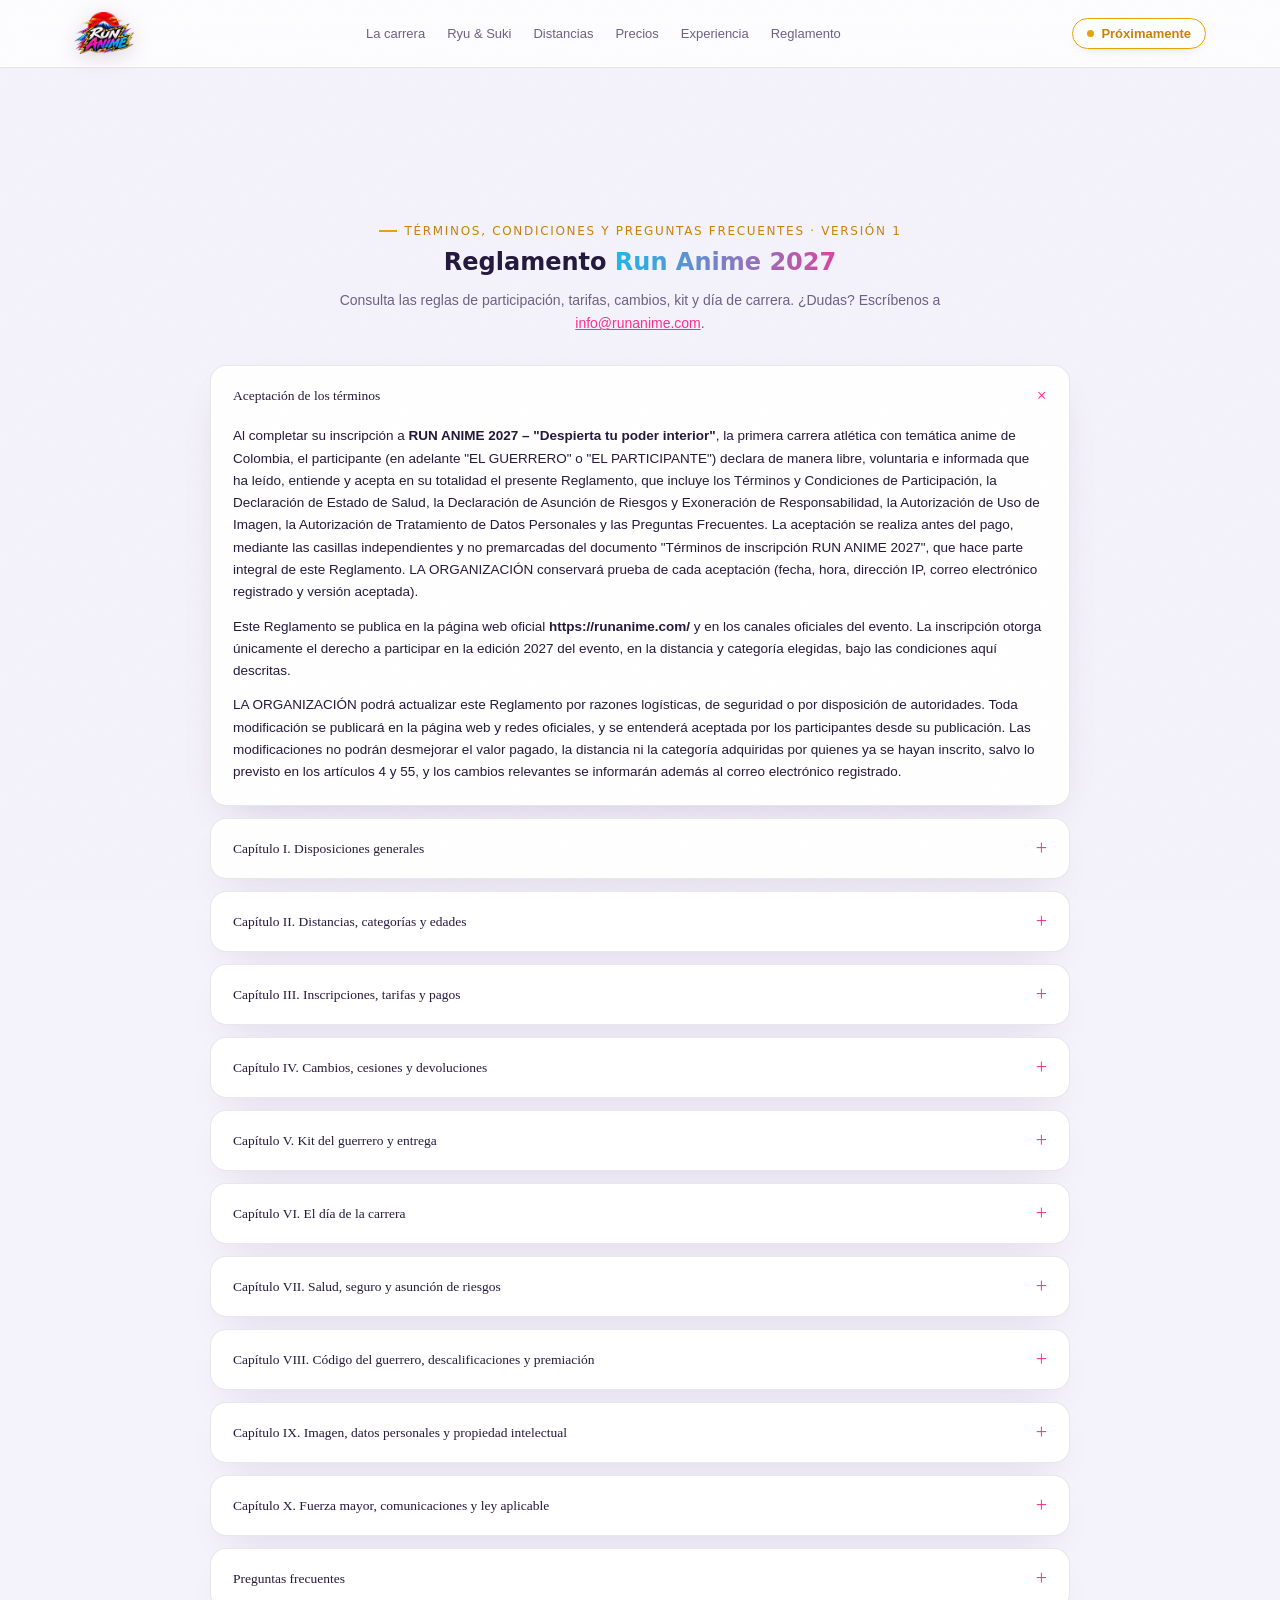
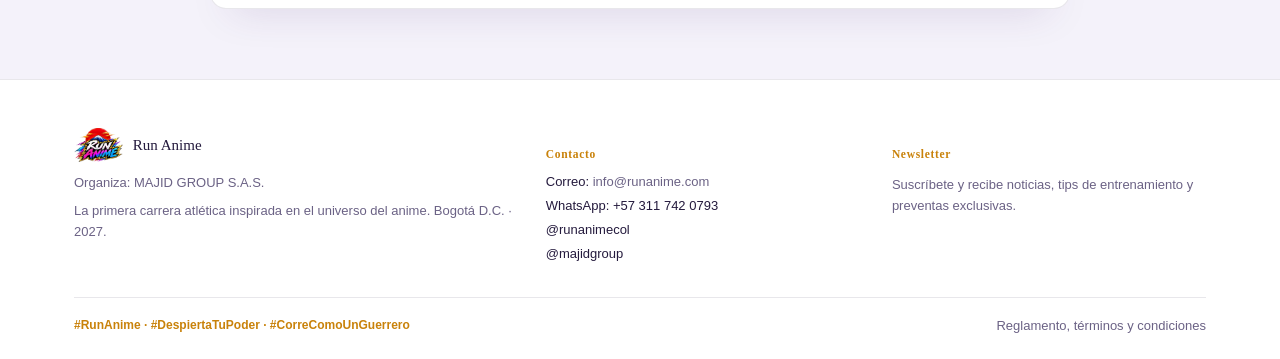
==== reglamento.html @ 4f7d02fd "Optimiza imágenes a WebP, carga más rápida; ronda 7 (WhatsApp, redes @runanimecol) Co-Authored-By: C" ====
<!doctype html>
<html lang="es">
<head>
<meta charset="UTF-8">
<meta name="viewport" content="width=device-width, initial-scale=1.0">
<title>Reglamento — Run Anime 2027</title>
<meta name="description" content="Reglamento, términos, condiciones y preguntas frecuentes de Run Anime 2027. Run Anime: la primera carrera atlética en Bogotá inspirada en el universo del anime. 5K, 10K y 15K. Bogotá D.C. 2027.">
<link rel="icon" type="image/png" href="assets/img/favicon.png">
<link rel="preconnect" href="https://fonts.googleapis.com">
<link rel="preconnect" href="https://fonts.gstatic.com" crossorigin>
<link rel="stylesheet" href="https://fonts.googleapis.com/css2?family=Bungee&family=Manrope:wght@400;500;700;800&display=swap" media="print" onload="this.media=\'all\'">
<noscript><link rel="stylesheet" href="https://fonts.googleapis.com/css2?family=Bungee&family=Manrope:wght@400;500;700;800&display=swap"></noscript>
<link rel="stylesheet" href="assets/css/style.css">
</head>
<body>

<div class="grain" aria-hidden="true"></div>
<div class="progress-bar" id="progress-bar" aria-hidden="true"></div>

<nav class="nav" id="nav">
  <div class="wrap">
    <a href="index.html" class="nav-brand"><img src="assets/img/logo.webp" width="562" height="391" alt="Run Anime"></a>
    <div class="nav-links">
      <a href="index.html#que-es">La carrera</a>
      <a href="index.html#ryu-suki">Ryu &amp; Suki</a>
      <a href="index.html#distancias">Distancias</a>
      <a href="index.html#precios">Precios</a>
      <a href="index.html#experiencia">Experiencia</a>
      <a href="reglamento.html">Reglamento</a>
    </div>
    <span class="chip soon nav-soon"><i class="pulse-dot"></i>Próximamente</span>
    <button class="burger" id="burger" aria-label="Abrir menú" aria-expanded="false">
      <span></span><span></span><span></span>
    </button>
  </div>
  <div class="mobile-menu" id="mobile-menu">
    <a href="index.html#que-es">La carrera</a>
    <a href="index.html#ryu-suki">Ryu &amp; Suki</a>
    <a href="index.html#distancias">Distancias</a>
    <a href="index.html#precios">Precios</a>
    <a href="index.html#experiencia">Experiencia</a>
    <a href="reglamento.html">Reglamento</a>
  </div>
</nav>

<main>
<section class="reg-hero"><div class="wrap">
  <span class="eyebrow">Términos, condiciones y preguntas frecuentes · Versión 1</span>
  <h1 style="margin-top:12px;">Reglamento <span class="grad-text">Run Anime 2027</span></h1>
  <p>Consulta las reglas de participación, tarifas, cambios, kit y día de carrera. ¿Dudas? Escríbenos a <a href="mailto:info@runanime.com" style="color:var(--pink)">info@runanime.com</a>.</p>
</div></section>
<section><div class="wrap"><div class="reg-list">
<details class="reg-item" id="aceptacion" open><summary>Aceptación de los términos</summary><div class="reg-body"><p>Al completar su inscripción a <strong>RUN ANIME 2027 – "Despierta tu poder interior"</strong>, la primera carrera atlética con temática anime de Colombia, el participante (en adelante "EL GUERRERO" o "EL PARTICIPANTE") declara de manera libre, voluntaria e informada que ha leído, entiende y acepta en su totalidad el presente Reglamento, que incluye los Términos y Condiciones de Participación, la Declaración de Estado de Salud, la Declaración de Asunción de Riesgos y Exoneración de Responsabilidad, la Autorización de Uso de Imagen, la Autorización de Tratamiento de Datos Personales y las Preguntas Frecuentes. La aceptación se realiza antes del pago, mediante las casillas independientes y no premarcadas del documento "Términos de inscripción RUN ANIME 2027", que hace parte integral de este Reglamento. LA ORGANIZACIÓN conservará prueba de cada aceptación (fecha, hora, dirección IP, correo electrónico registrado y versión aceptada).</p>
<p>Este Reglamento se publica en la página web oficial <strong>https://runanime.com/</strong> y en los canales oficiales del evento. La inscripción otorga únicamente el derecho a participar en la edición 2027 del evento, en la distancia y categoría elegidas, bajo las condiciones aquí descritas.</p>
<p>LA ORGANIZACIÓN podrá actualizar este Reglamento por razones logísticas, de seguridad o por disposición de autoridades. Toda modificación se publicará en la página web y redes oficiales, y se entenderá aceptada por los participantes desde su publicación. Las modificaciones no podrán desmejorar el valor pagado, la distancia ni la categoría adquiridas por quienes ya se hayan inscrito, salvo lo previsto en los artículos 4 y 55, y los cambios relevantes se informarán además al correo electrónico registrado.</p>
</div></details>
<details class="reg-item" id="capitulo-i"><summary>Capítulo I. Disposiciones generales</summary><div class="reg-body"><p><strong>Artículo 1. Denominación.</strong> RUN ANIME 2027 es una carrera atlética recreativa de calle con temática de anime, que se realizará en la ciudad de Bogotá D.C. y cuenta con cinco (5) modalidades en distancias de 5, 10 y 15 kilómetros (art. 7). Sus mascotas oficiales son <strong>Ryu</strong> (el guerrero) y <strong>Suki</strong> (la guerrera).</p>
<p><strong>Artículo 2. Organizador.</strong> El evento es organizado por <strong>MAJID GROUP S.A.S.</strong>, sociedad identificada con NIT <strong>902.107.709-6</strong>, con domicilio en Bogotá D.C., teléfono +57 311 742 07 93 y correo electrónico info@runanime.com (en adelante "LA ORGANIZACIÓN"), entidad responsable del recaudo y de la facturación electrónica de las inscripciones.</p>
<p><strong>Artículo 3. Fecha.</strong> La carrera se realizará en octubre de 2027, en la fecha que LA ORGANIZACIÓN determine y comunique oportunamente a través de los canales oficiales del evento (art. 6). La hora de concentración y los horarios de salida de cada distancia se publicarán por los mismos medios con una antelación mínima de treinta (30) días calendario a la fecha de realización.</p>
<p><strong>Artículo 4. Lugar y recorridos.</strong> La carrera se realizará en la ciudad de Bogotá D.C. Los puntos de concentración, salida y llegada serán definidos por LA ORGANIZACIÓN y anunciados oportunamente a través de los canales oficiales. Los mapas de cada recorrido se publicarán por los mismos medios una vez sean aprobados por la Secretaría Distrital de Movilidad y demás autoridades competentes. Los recorridos podrán ajustarse de acuerdo con las autorizaciones otorgadas, sin que ello genere derecho a devolución del valor de la inscripción.</p>
<p><strong>Artículo 5. Carácter del evento.</strong> RUN ANIME 2027 es un evento privado, recreativo y de integración alrededor del deporte y la cultura anime. LA ORGANIZACIÓN se reserva el derecho de admisión y permanencia de las personas que incumplan este Reglamento.</p>
<p><strong>Artículo 6. Canales oficiales.</strong> Toda comunicación oficial se realizará a través de:</p>
<ul>
<li><p>Página web: <strong>https://runanime.com</strong></p></li>
<li><p>Instagram de la carrera: @runanimecol</p></li>
<li><p>TikTok: @runanimecol</p></li>
<li><p>Correo electrónico: info@runanime.com</p></li>
<li><p>WhatsApp de atención: <strong>+57 311 742 07 93</strong></p></li>
</ul>
</div></details>
<details class="reg-item" id="capitulo-ii"><summary>Capítulo II. Distancias, categorías y edades</summary><div class="reg-body"><p><strong>Artículo 7. Modalidades.</strong> RUN ANIME 2027 cuenta con las siguientes modalidades. La edad mínima es obligatoria y se calcula con los años cumplidos al día de la carrera.</p>
<table>
<thead>
<tr>
<th style="text-align: left;">Modalidad</th>
<th style="text-align: left;">Distancia</th>
<th style="text-align: left;">Edad mínima</th>
<th style="text-align: left;">Participantes</th>
</tr>
</thead>
<tbody>
<tr>
<td style="text-align: left;">Despertar del Guerrero</td>
<td style="text-align: left;">5K</td>
<td style="text-align: left;"><strong>12 años</strong></td>
<td style="text-align: left;">Abierta a todo público</td>
</tr>
<tr>
<td style="text-align: left;">Guerrero sin Límites</td>
<td style="text-align: left;">5K inclusiva</td>
<td style="text-align: left;"><strong>14 años</strong></td>
<td style="text-align: left;">Personas con amputación o ausencia de miembros (art. 9)</td>
</tr>
<tr>
<td style="text-align: left;">Saga del Combatiente</td>
<td style="text-align: left;">10K</td>
<td style="text-align: left;"><strong>16 años</strong></td>
<td style="text-align: left;">Abierta a todo público</td>
</tr>
<tr>
<td style="text-align: left;">Saga Élite: Ascensión</td>
<td style="text-align: left;">15K</td>
<td style="text-align: left;"><strong>16 años</strong></td>
<td style="text-align: left;">Abierta a todo público</td>
</tr>
<tr>
<td style="text-align: left;">Guerrero sin Límites</td>
<td style="text-align: left;">15K inclusiva</td>
<td style="text-align: left;"><strong>18 años</strong></td>
<td style="text-align: left;">Personas con amputación o ausencia de miembros (art. 9)</td>
</tr>
</tbody>
</table>
<p><strong>Artículo 8. Categorías por edad.</strong> Para efectos de clasificación, cada modalidad se divide en rama femenina y rama masculina, con las siguientes categorías por edad:</p>
<table>
<thead>
<tr>
<th style="text-align: left;">Categoría</th>
<th style="text-align: left;">Edad</th>
</tr>
</thead>
<tbody>
<tr>
<td style="text-align: left;">Aprendiz (Juvenil)</td>
<td style="text-align: left;">12 a 17 años</td>
</tr>
<tr>
<td style="text-align: left;">Guerrero (Mayores)</td>
<td style="text-align: left;">18 a 39 años</td>
</tr>
<tr>
<td style="text-align: left;">Maestro (Máster A)</td>
<td style="text-align: left;">40 a 49 años</td>
</tr>
<tr>
<td style="text-align: left;">Leyenda (Máster B)</td>
<td style="text-align: left;">50 años o más</td>
</tr>
</tbody>
</table>
<p><strong>Artículo 9. Categoría inclusiva "Guerrero sin Límites" (5K y 15K).</strong> Esta categoría está dirigida exclusivamente a personas con amputación o ausencia de miembros superiores y/o inferiores. Se permite el uso de prótesis deportivas y/o órtesis propias del participante.</p>
<ul>
<li><p><strong>No existe modalidad en silla de ruedas</strong> en ninguna distancia de RUN ANIME 2027.</p></li>
<li><p>Al inscribirse, el participante deberá informar su condición. En la entrega del kit, LA ORGANIZACIÓN podrá solicitar un soporte (certificado de discapacidad, historia clínica o certificado médico) para validar la categoría.</p></li>
<li><p>Quien se inscriba en esta categoría sin cumplir el requisito será reasignado a la modalidad convencional de la misma distancia o retirado de la clasificación.</p></li>
<li><p>El participante podrá contar con un (1) guía o acompañante, quien también deberá inscribirse y pagar la inscripción en las mismas condiciones que los demás participantes.</p></li>
</ul>
<p><strong>Artículo 10. Participación de menores de edad.</strong> Los menores de 18 años solo podrán participar en las distancias que permite su edad según el artículo 7. Su inscripción debe ser realizada y aceptada por su padre, madre o representante legal, quien asume la responsabilidad del menor. Los menores de <strong>14 años</strong> deberán correr durante todo el recorrido acompañados por un adulto responsable inscrito en la misma distancia. En la entrega del kit se exigirá el documento de identidad del menor (registro civil o tarjeta de identidad) y el del adulto responsable.</p>
<p><strong>Declaración del representante legal.</strong> Al inscribir a un menor de edad, el padre, la madre o el representante legal deberá registrar en el formulario su nombre completo, tipo y número de documento de identidad y parentesco con el menor, y declarará bajo la gravedad de juramento que: (i) ejerce la representación legal del menor; (ii) acepta en nombre del menor el presente Reglamento; (iii) realiza respecto del menor la Declaración de estado de salud del artículo 41; (iv) asume en su nombre los riesgos, otorga la exoneración del artículo 42 y la autorización de atención médica del artículo 43, y (v) otorga la Autorización de uso de imagen del artículo 51 y la Autorización de tratamiento de datos personales del artículo 52, las cuales se ejercerán respetando el interés superior del menor y sus derechos fundamentales.</p>
</div></details>
<details class="reg-item" id="capitulo-iii"><summary>Capítulo III. Inscripciones, tarifas y pagos</summary><div class="reg-body"><p><strong>Artículo 11. Cupos.</strong> RUN ANIME 2027 dispone de <strong>2.000 cupos</strong> en total, distribuidos entre todas las modalidades. Las inscripciones abren el <strong>15 de noviembre de 2026</strong> y cierran al agotarse los cupos o en la fecha que determine LA ORGANIZACIÓN, lo que ocurra primero.</p>
<p><strong>Artículo 12. Fases de venta y tarifas.</strong> Las inscripciones se venden en cuatro (4) fases. Cada fase se cierra al cumplirse su fecha límite o al agotarse su porcentaje de cupos, lo que ocurra primero, y en ese momento se activa automáticamente la fase siguiente con su nueva tarifa. La tarifa aplicable es la vigente en el momento en que el pago queda aprobado.</p>
<table>
<thead>
<tr>
<th style="text-align: left;">Fase</th>
<th style="text-align: left;">Cupos</th>
<th style="text-align: left;">Vigencia</th>
<th style="text-align: left;">5K / Inclusiva 5K</th>
<th style="text-align: left;">10K / 15K / Inclusiva 15K</th>
</tr>
</thead>
<tbody>
<tr>
<td style="text-align: left;">Fase 1 (20% de descuento)</td>
<td style="text-align: left;">20% (400)</td>
<td style="text-align: left;">15 nov 2026 – 30 ene 2027, o hasta agotar cupos</td>
<td style="text-align: left;">$152.000</td>
<td style="text-align: left;">$184.000</td>
</tr>
<tr>
<td style="text-align: left;">Fase 2 (15% de descuento)</td>
<td style="text-align: left;">30% (600)</td>
<td style="text-align: left;">31 ene 2027* – 30 abr 2027, o hasta agotar cupos</td>
<td style="text-align: left;">$161.500</td>
<td style="text-align: left;">$195.500</td>
</tr>
<tr>
<td style="text-align: left;">Fase 3 (10% de descuento)</td>
<td style="text-align: left;">35% (700)</td>
<td style="text-align: left;">1 may 2027* – 30 jul 2027, o hasta agotar cupos</td>
<td style="text-align: left;">$171.000</td>
<td style="text-align: left;">$207.000</td>
</tr>
<tr>
<td style="text-align: left;">Fase 4 (tarifa plena)</td>
<td style="text-align: left;">15% (300)</td>
<td style="text-align: left;">31 jul 2027* – cierre de inscripciones, o hasta agotar cupos</td>
<td style="text-align: left;">$190.000</td>
<td style="text-align: left;">$230.000</td>
</tr>
</tbody>
</table>
<p>La Fase 1 ofrece un descuento del veinte por ciento (20%) sobre la tarifa plena. La Fase 2 ofrece un descuento del quince por ciento (15%) y la Fase 3 uno del diez por ciento (10%), ambos calculados sobre la tarifa plena (Fase 4). (*) Si los cupos de una fase se agotan antes de su fecha límite, la fase siguiente se activará de inmediato con su tarifa, sin que cambie su fecha de finalización. Si al cumplirse la fecha límite de una fase quedan cupos sin vender, estos se sumarán a la fase siguiente y se venderán con la tarifa de esta. La fase vigente y la disponibilidad de cupos se informarán en la página web oficial, cuya información hace parte integral del presente Reglamento.</p>
<p>Los precios están expresados en pesos colombianos (COP) e incluyen IVA. Antes de confirmar el pago, la página web mostrará al participante el precio total final de la fase vigente, con impuestos incluidos, junto con el resumen de la distancia y categoría elegidas.</p>
<p><strong>Artículo 13. Inscripción válida.</strong> La inscripción se realiza únicamente en línea en la página web oficial. Un participante se considera inscrito solo cuando el pago está aprobado al 100% y recibe el correo de confirmación. Llenar el formulario sin pagar no reserva cupo ni congela tarifa. El participante es responsable de que la información suministrada sea completa y veraz.</p>
<p><strong>Artículo 14. Medios de pago.</strong> Las inscripciones se pagan a través de la pasarela de pagos BOLD, que admite transferencia bancaria por PSE, tarjetas débito y crédito, y las billeteras digitales habilitadas por la pasarela. Los pagos cuentan con protocolos de seguridad certificados y LA ORGANIZACIÓN no almacena datos de tarjetas. No se reciben pagos en efectivo ni en el lugar del evento.</p>
<p><strong>Artículo 15. Facturación.</strong> MAJID GROUP S.A.S. expide factura electrónica por cada inscripción, que se envía al correo registrado. Quien requiera factura a nombre de una empresa deberá indicarlo al momento de la compra; una vez emitida, no se podrá modificar el adquirente.</p>
<p><strong>Artículo 16. Inscripciones de grupos, clubes y empresas.</strong> Los grupos de <strong>10</strong> o más personas, los clubes de corredores y las empresas podrán solicitar una tarifa especial a través del correo oficial. El descuento se aplica sobre la tarifa vigente en la fecha de pago y el cupo solo se garantiza con el pago total; no se permite reservar cupos sin pago.</p>
<p><strong>Artículo 17. Cupones y cortesías.</strong> Los cupones de descuento y cortesías son personales, intransferibles, no canjeables por dinero y válidos solo para RUN ANIME 2027 dentro de su fecha de vigencia y mientras existan cupos. No son acumulables con otras promociones salvo que se indique lo contrario.</p>
<p><strong>Artículo 18. Cierre de inscripciones.</strong> LA ORGANIZACIÓN podrá cerrar las inscripciones antes de la fecha anunciada si se agotan los cupos. No se realizarán inscripciones durante la entrega de kits ni el día de la carrera.</p>
</div></details>
<details class="reg-item" id="capitulo-iv"><summary>Capítulo IV. Cambios, cesiones y devoluciones</summary><div class="reg-body"><p><strong>Artículo 19. Regla general.</strong> Por la naturaleza del evento, cuyos elementos (camisetas, medallas, números, chips) se producen con meses de anticipación, el valor de la inscripción <strong>no es reembolsable</strong>, salvo en los casos expresamente previstos en este capítulo.</p>
<p><strong>Artículo 20. Derecho de retracto.</strong> Conforme al artículo 47 de la Ley 1480 de 2011 (Estatuto del Consumidor), por tratarse de una compra en línea, el participante podrá retractarse dentro de los <strong>cinco (5) días hábiles</strong> siguientes a la compra, mediante solicitud enviada al correo info@runanime.com. Ejercido el retracto, LA ORGANIZACIÓN devolverá el 100% de lo pagado dentro de los treinta (30) días calendario siguientes a la solicitud. Cuando la compra se realice dentro de los <strong>cuarenta y cinco (45) días calendario</strong> anteriores a la carrera, periodo en que se adelanta la producción personalizada del kit, el participante solicita y consiente expresamente, al aceptar este Reglamento antes del pago, que la prestación del servicio inicie con la confirmación de su inscripción; en consecuencia, para esas compras no procederá el derecho de retracto, conforme a las excepciones previstas en el mismo artículo 47 de la Ley 1480 de 2011.</p>
<p><strong>Artículo 21. Cambio de distancia.</strong> El participante podrá solicitar un (1) cambio de distancia hasta <strong>treinta (30) días calendario</strong> antes de la carrera, a través de los canales oficiales y sujeto a disponibilidad de cupos. Si la nueva distancia tiene mayor valor, pagará la diferencia según la tarifa vigente; si tiene menor valor, no habrá devolución ni saldo a favor. El cambio a la categoría inclusiva requiere cumplir lo dispuesto en el artículo 9.</p>
<p><strong>Artículo 22. Cesión de inscripción.</strong> La inscripción podrá cederse a otra persona, siempre que se cumplan las siguientes condiciones:</p>
<p>a) La solicitud de cesión debe realizarla el titular registrado a través de los canales oficiales del evento, a más tardar veinte (20) días calendario antes de la carrera, indicando los datos completos del nuevo participante.</p>
<p>b) El nuevo participante deberá aceptar el presente reglamento, aceptar en línea la Declaración de estado de salud, la Asunción de riesgos y exoneración de responsabilidad y las autorizaciones de uso de imagen y de tratamiento de datos personales, y cumplir los requisitos de la categoría y distancia inscritas.</p>
<p>c) La cesión se hará por la misma distancia y categoría adquiridas. Si el nuevo participante desea cambiar de distancia, aplicará lo previsto en el artículo 21 sobre cambio de distancia. La cesión a la categoría inclusiva requiere que el nuevo participante cumpla lo dispuesto en el artículo 9, y la cesión a un menor de edad, lo dispuesto en los artículos 7 y 10.</p>
<p>d) La cesión no tendrá costo.</p>
<p>e) La transacción económica entre el titular y el nuevo participante es un acuerdo entre particulares; el organizador no interviene en ella ni realiza reembolsos o pagos derivados de la cesión.</p>
<p>f) Una vez aprobada la cesión, solo podrá participar en la carrera el nuevo titular registrado, quien deberá presentar su documento de identidad al momento de reclamar el kit. Las tallas de camiseta y demás elementos del kit estarán sujetos a disponibilidad.</p>
<p>Pasada la fecha límite no se aceptarán cesiones y solo podrá participar el titular registrado en ese momento. Las cortesías no pueden cederse (art. 17).</p>
<p><strong>Artículo 23. Número ajeno.</strong> Está prohibido correr con el número de otra persona. Quien lo haga será descalificado, no estará cubierto por el seguro del evento y asumirá los costos de cualquier atención médica que reciba; el titular del número también podrá ser descalificado.</p>
<p>Igualmente, está prohibido falsificar, duplicar o alterar el número de competencia (dorsal) para participar en la carrera u obtener premios o medallas. Quien lo haga será descalificado y retirado del recorrido, y LA ORGANIZACIÓN podrá denunciar el hecho ante las autoridades competentes (art. 46).</p>
<p><strong>Artículo 24. Cancelación o aplazamiento del evento.</strong></p>
<ul>
<li><p>Si LA ORGANIZACIÓN cancela el evento por causas atribuibles a ella, devolverá el 100% del valor pagado.</p></li>
<li><p>Si LA ORGANIZACIÓN aplaza o reprograma el evento por causas atribuibles a ella, la inscripción se mantendrá válida para la nueva fecha. El participante que no pueda asistir en la nueva fecha no podrá solicitar el reembolso, pero podrá ceder su inscripción en los términos del artículo 22.</p></li>
<li><p>Si la cancelación, el aplazamiento o la suspensión obedecen a fuerza mayor, caso fortuito (artículo 64 del Código Civil) u orden de autoridad, se aplicará lo previsto en el artículo 55.</p></li>
</ul>
<p><strong>Artículo 25. Inasistencia.</strong> Quien no reclame su kit o no asista a la carrera por causas propias no tendrá derecho a reembolso, aplazamiento a otra edición ni envío de medalla.</p>
<p><strong>Artículo 26. Reversión del pago.</strong> En pagos electrónicos, el participante podrá solicitar la reversión del pago en los casos previstos en el artículo 51 de la Ley 1480 de 2011 (fraude, operación no solicitada, servicio no prestado o error en el cobro). Para ello deberá presentar la queja ante LA ORGANIZACIÓN y ante el emisor del instrumento de pago, dentro de los cinco (5) días hábiles siguientes a la fecha en que tuvo noticia de la operación.</p>
</div></details>
<details class="reg-item" id="capitulo-v"><summary>Capítulo V. Kit del guerrero y entrega</summary><div class="reg-body"><p><strong>Artículo 27. Contenido de la inscripción.</strong> La inscripción incluye el kit del guerrero y los siguientes elementos y servicios:</p>
<ul>
<li><p>Camiseta oficial RUN ANIME 2027 con diseño temático (talla sujeta a disponibilidad).</p></li>
<li><p>Número de competencia (Dorsal) con chip de cronometraje.</p></li>
<li><p>Medalla finisher, que se entrega únicamente a quien cruce la meta oficialmente dentro del tiempo límite (art. 35).</p></li>
<li><p>Hidratación en recorrido y en meta.</p></li>
<li><p>Refrigerio o fruta en meta.</p></li>
<li><p>Atención médica de emergencia y seguro de accidentes durante el evento.</p></li>
<li><p>Guardarropa el día de la carrera.</p></li>
<li><p>Obsequios de patrocinadores y aliados, hasta agotar existencias (no hacen parte de los elementos garantizados).</p></li>
</ul>
<p><strong>Artículo 28. Entrega del kit.</strong> El kit se entrega únicamente en las fechas, horarios y lugar que LA ORGANIZACIÓN informe por correo electrónico y canales oficiales, normalmente durante los <strong>dos (2) o tres (3)</strong> días previos a la carrera. <strong>No habrá entrega de kits el día de la carrera.</strong> Para reclamarlo, el participante deberá presentar su documento de identidad (físico o digital) y el correo de confirmación de inscripción.</p>
<p><strong>Artículo 29. Entrega a un tercero.</strong> Un tercero podrá reclamar el kit presentando una carta de autorización firmada por el titular y copia del documento de identidad del titular (no requiere autenticación), además de su propio documento de identidad. Cada persona podrá reclamar máximo <strong>cuatro (4)</strong> kits por turno. Para los kits de menores de edad y de la categoría inclusiva se exigirán, además, los documentos indicados en los artículos 9 y 10.</p>
<p><strong>Artículo 30. Kit no reclamado.</strong> El número de competencia es el único medio para participar en la carrera. El participante que no reclame su kit en las fechas y lugares establecidos por LA ORGANIZACIÓN perderá el derecho a correr, sin derecho a devolución del valor de la inscripción.</p>
<p><strong>Artículo 31. Tallas de camiseta.</strong> La talla registrada en el formulario es informativa, pues la producción se realiza con anticipación y en cantidades limitadas. LA ORGANIZACIÓN hará lo posible por respetarla, pero no la garantiza. Los cambios de talla en la entrega estarán sujetos a disponibilidad. El participante debe verificar su kit al recibirlo; no se aceptan reclamos posteriores.</p>
</div></details>
<details class="reg-item" id="capitulo-vi"><summary>Capítulo VI. El día de la carrera</summary><div class="reg-body"><p><strong>Artículo 32. Llegada y concentración.</strong> El participante debe presentarse en la zona de concentración con mínimo una (1) hora de anticipación a la salida de su distancia. Los horarios podrán ajustarse el mismo día por razones de seguridad o por instrucción de las autoridades.</p>
<p><strong>Artículo 33. Salidas.</strong> Cada modalidad tendrá su propio horario de salida, que se publicará en los términos del artículo 3. La categoría inclusiva "Guerrero sin Límites" saldrá en un bloque preferencial, antes de la salida general de su distancia. Quien salga en una distancia u horario diferente al de su inscripción será descalificado.</p>
<p><strong>Artículo 34. Número de competencia.</strong> El número debe portarse en la parte frontal del torso, completamente visible, sujeto con los ganchos entregados y sin doblar, recortar ni cubrir. No se aceptan números fotocopiados, impresos o alterados. El participante debe diligenciar en el reverso sus datos de contacto de emergencia e información médica relevante.</p>
<p><strong>Artículo 35. Tiempo límite.</strong> Cada distancia tiene un tiempo máximo de permanencia en la vía: <strong>5K: 1 h 15 min; 10K: 1 h 45 min; 15K: 2 h 30 min</strong>. Vencido este tiempo, las vías se abren al tráfico, se retiran los puntos de hidratación y apoyo, y el participante deberá abandonar la calzada y continuar por zonas peatonales o subir al vehículo de cierre. Quien llegue fuera del tiempo límite no tendrá tiempo oficial ni derecho a medalla.</p>
<p><strong>Artículo 36. Cronometraje.</strong> El tiempo se registra mediante chip incluido en el número. Para clasificación y premiación se tomará el <strong>tiempo oficial (tiempo pistola)</strong>, que corre desde la señal de salida hasta el cruce de la meta. El tiempo chip (desde que el participante cruza la línea de salida) es informativo. Es obligatorio pasar por todos los tapetes de control dispuestos en el recorrido.</p>
<p><strong>Artículo 37. Hidratación.</strong> Habrá puntos de hidratación con agua aproximadamente cada <strong>2,5 a 3 kilómetros</strong> y en la meta. En las distancias de 10K y 15K también se ofrecerá bebida isotónica. Los envases deben depositarse en las zonas de desecho cercanas a cada punto.</p>
<p><strong>Artículo 38. Vestuario temático y disfraces.</strong> RUN ANIME celebra la cultura anime, por lo que se permite e invita a correr con vestuario o accesorios temáticos, siempre que cumplan las siguientes condiciones:</p>
<ul>
<li><p>No cubran el número de competencia ni impidan la lectura del chip.</p></li>
<li><p>No cubran totalmente el rostro (máscaras completas) de manera que impidan identificar al corredor.</p></li>
<li><p>No incluyan armas ni réplicas (espadas, cuchillos, armas de fuego, lanzas, báculos rígidos u objetos cortopunzantes), ni elementos pirotécnicos, láseres o aerosoles.</p></li>
<li><p>No tengan elementos sueltos, largos o voluminosos (capas arrastradas, alas rígidas, estructuras anchas) que puedan causar caídas o golpear a otros corredores.</p></li>
<li><p>No contengan mensajes ofensivos, políticos o publicitarios de marcas no autorizadas.</p></li>
</ul>
<p>LA ORGANIZACIÓN podrá pedir el retiro de cualquier elemento que considere riesgoso. <strong>No habrá concurso de cosplay ni premiación por vestuario.</strong> El uso de vestuario es responsabilidad exclusiva del participante.</p>
<p><strong>Artículo 39. Servicios adicionales.</strong></p>
<ul>
<li><p><strong>Guardarropa:</strong> gratuito, solo para prendas y elementos personales sin valor. Se prohíbe dejar dinero, celulares, documentos o aparatos electrónicos; LA ORGANIZACIÓN no responde por pérdidas. Los objetos no reclamados una (1) hora después del cierre del evento se custodiarán durante <strong>ocho (8)</strong> días hábiles y luego se donarán.</p></li>
<li><p><strong>Fotografía:</strong> LA ORGANIZACIÓN podrá contar con un proveedor de fotografía deportiva cuyo servicio tendrá costo adicional y condiciones propias.</p></li>
<li><p><strong>Acompañantes y público:</strong> podrán asistir, pero no ingresar a las zonas exclusivas de corredores (salida, meta, puntos de hidratación y zona de experiencias).</p></li>
<li><p><strong>Mascotas, bicicletas, patines, patinetas y coches de bebé</strong> no están permitidos en el recorrido.</p></li>
</ul>
</div></details>
<details class="reg-item" id="capitulo-vii"><summary>Capítulo VII. Salud, seguro y asunción de riesgos</summary><div class="reg-body"><p><strong>Artículo 40. La salud primero.</strong> Ninguna medalla vale más que la vida. LA ORGANIZACIÓN recomienda a todo participante realizarse una valoración médica antes de inscribirse, elegir una distancia acorde con su preparación y entrenar de forma progresiva. En RUN ANIME se puede correr, trotar o caminar, siempre dentro del tiempo límite (art. 35). Quien tenga alguna condición cardiaca, respiratoria, metabólica o articular, esté en embarazo o lleve una vida sedentaria debe consultar a su médico antes de participar.</p>
<p><strong>Artículo 41. Declaración de estado de salud.</strong> Al inscribirse, el participante declara bajo la gravedad de juramento que:</p>
<ol type="1">
<li><p>Se encuentra en condiciones físicas y mentales adecuadas para la distancia elegida y ha entrenado para ello.</p></li>
<li><p>No padece enfermedad, lesión o condición que le impida participar o haga desaconsejable su participación, o cuenta con autorización médica para hacerlo.</p></li>
<li><p>Está afiliado al Sistema General de Seguridad Social en Salud (régimen contributivo o subsidiado), a un régimen especial o a un plan de salud vigente para la fecha del evento, y cualquier atención posterior será tramitada ante su asegurador.</p></li>
<li><p>No participará bajo efectos de alcohol, sustancias psicoactivas o medicamentos que alteren su respuesta al esfuerzo físico.</p></li>
<li><p>Se retirará de inmediato y pedirá ayuda si siente dolor en el pecho, mareo, falta de aire, palpitaciones, náuseas o debilidad inusual.</p></li>
</ol>
<p>El uso de prótesis y/o órtesis está permitido para los participantes de la categoría inclusiva. En las demás categorías, quien tenga yesos, inmovilizadores o una lesión no recuperada no podrá participar ni solicitar devolución.</p>
<p><strong>Artículo 42. Asunción de riesgos y exoneración.</strong> El participante conoce y asume voluntariamente los riesgos propios de una carrera de calle, entre ellos: caídas, lesiones, deshidratación, eventos médicos súbitos, condiciones climáticas (lluvia, frío, sol), contacto con otros corredores, estado de las vías y tránsito vehicular, así como los riesgos derivados del uso de vestuario temático. En consecuencia, exonera a MAJID GROUP S.A.S., sus socios, empleados, contratistas, voluntarios, patrocinadores, aliados y autoridades que apoyan el evento de cualquier reclamación derivada de dichos riesgos, de condiciones de salud preexistentes que haya omitido o de su incumplimiento del Reglamento. También los exonera por pérdida, robo o daño de sus objetos personales. Esta exoneración no aplica en casos de dolo o culpa grave de LA ORGANIZACIÓN, ni limita los derechos irrenunciables del consumidor.</p>
<p><strong>Artículo 43. Atención médica.</strong> LA ORGANIZACIÓN contratará con una empresa especializada un esquema de atención prehospitalaria con ambulancias, personal paramédico y puntos de primeros auxilios en la salida, el recorrido y la meta, durante el horario del evento. El participante autoriza a dicho personal a prestarle atención y, si es necesario, a trasladarlo a una institución de salud, y autoriza que se comparta con LA ORGANIZACIÓN la información de su atención para fines estadísticos y de reporte a la aseguradora. Por tratarse de un evento con aglomeración de público, pueden presentarse demoras en la atención. En ejercicio del principio de solidaridad, todo corredor debe auxiliar a cualquier participante en riesgo o reportarlo al personal del evento.</p>
<p><strong>Artículo 44. Seguro de accidentes.</strong> Los participantes oficialmente inscritos contarán con una póliza de accidentes personales durante el evento. La póliza cubre únicamente accidentes (hechos externos, súbitos e imprevistos) y no cubre enfermedades preexistentes, congénitas o asintomáticas, muerte súbita ni hechos causados con dolo o culpa grave del participante. No están cubiertas las personas no inscritas o que corran con un número ajeno; si reciben atención por razones humanitarias, asumirán su costo.</p>
</div></details>
<details class="reg-item" id="capitulo-viii"><summary>Capítulo VIII. Código del guerrero, descalificaciones y premiación</summary><div class="reg-body"><p><strong>Artículo 45. Obligaciones del participante.</strong></p>
<ul>
<li><p>Conocer el recorrido de su distancia y seguir la señalización; perderse o tomar una ruta equivocada no da derecho a reclamación.</p></li>
<li><p>Atender las instrucciones del personal de LA ORGANIZACIÓN, logística, salud, seguridad y autoridades.</p></li>
<li><p>Respetar los cierres viales y no salirse del recorrido demarcado.</p></li>
<li><p>Tratar con respeto a los demás corredores, voluntarios, público y personal del evento.</p></li>
<li><p>Cuidar el espacio público y depositar los residuos en los puntos dispuestos.</p></li>
</ul>
<p><strong>Artículo 46. Personas no inscritas.</strong> Está prohibido correr sin estar inscrito o con números falsos o fotocopiados. LA ORGANIZACIÓN podrá retirar del recorrido a estas personas, que no tendrán derecho a hidratación, medalla, seguro ni demás servicios del evento. Además, LA ORGANIZACIÓN podrá denunciar ante las autoridades competentes el uso, la copia o la falsificación del número de competencia.</p>
<p><strong>Artículo 47. Descalificaciones.</strong> Será descalificado y retirado de la clasificación el participante que:</p>
<ol type="1">
<li><p>No porte su número visible en el torso, lo altere o lo intercambie con otra persona.</p></li>
<li><p>Corra en una distancia, categoría u horario diferente al inscrito.</p></li>
<li><p>No complete el recorrido total, recorte camino o se salte puntos de control.</p></li>
<li><p>Use bicicleta, vehículo o cualquier medio de transporte durante el recorrido.</p></li>
<li><p>Corra con un vestuario o elemento prohibido por el artículo 38 y se niegue a retirarlo.</p></li>
<li><p>Se presente bajo efectos de alcohol o sustancias psicoactivas.</p></li>
<li><p>Tenga comportamientos antideportivos, agresivos, discriminatorios u ofensivos.</p></li>
<li><p>Haya suministrado información falsa en la inscripción (edad, identidad o condición para la categoría inclusiva).</p></li>
<li><p>Desatienda las indicaciones de LA ORGANIZACIÓN, del personal médico o de las autoridades.</p></li>
</ol>
<p><strong>Artículo 48. Resultados.</strong> Los resultados se publicarán en la página web dentro de las <strong>veinticuatro (24)</strong> horas siguientes a la carrera, una vez procesados por el proveedor de cronometraje. También podrán enviarse por correo electrónico o mensaje al celular registrado.</p>
<p><strong>Artículo 49. Reclamaciones.</strong> Cualquier reclamación sobre los resultados debe presentarse por escrito al correo oficial dentro de los tres (3) días hábiles siguientes a su publicación, indicando nombre, número de competencia y motivo. Vencido este plazo, los resultados se entenderán aceptados y serán definitivos.</p>
<p><strong>Artículo 50. Premiación.</strong> Se premiará a los <strong>tres (3)</strong> primeros lugares de la clasificación general, en las ramas femenina y masculina, de cada una de las modalidades descritas en el artículo 7, incluida la categoría inclusiva "Guerrero sin Límites", de acuerdo con el tiempo oficial (art. 36) y previa verificación del cumplimiento del presente Reglamento.</p>
<p>Los premios podrán consistir en trofeos, premios en especie aportados por patrocinadores y/o premios en dinero. Su naturaleza, cuantía y condiciones de entrega serán definidas por LA ORGANIZACIÓN y se informarán a través de los canales oficiales (art. 6) con anterioridad a la fecha de la carrera. Para la entrega de premios se aplicarán las siguientes condiciones:</p>
<ul>
<li><p>Los ganadores deberán presentarse en la tarima de premiación a la hora indicada por LA ORGANIZACIÓN, con su documento de identidad original. Quien no se presente en ese momento podrá perder el derecho al premio, sin lugar a reclamación posterior.</p></li>
<li><p>Los premios son personales e intransferibles, y no podrán canjearse por dinero ni por otros bienes o servicios.</p></li>
<li><p>Cuando los premios en dinero o en especie estén sujetos a retención en la fuente, esta se practicará conforme a lo previsto en el Estatuto Tributario. Para recibir el premio, el ganador deberá suministrar copia de su documento de identidad, Registro Único Tributario (RUT) actualizado y, en el caso de premios en dinero, certificación bancaria a su nombre.</p></li>
<li><p>Si con posterioridad a la premiación se comprueba que un ganador incurrió en alguna de las causales de descalificación del artículo 47, o prospera una reclamación en los términos del artículo 49, deberá restituir el premio, que será asignado al participante que corresponda según la clasificación corregida.</p></li>
<li><p>Las categorías por edad (art. 8) se reconocerán en los resultados publicados en línea y en el certificado de participación. LA ORGANIZACIÓN informará a través de los canales oficiales si dichas categorías contarán, además, con premiación en tarima.</p></li>
</ul>
</div></details>
<details class="reg-item" id="capitulo-ix"><summary>Capítulo IX. Imagen, datos personales y propiedad intelectual</summary><div class="reg-body"><p><strong>Artículo 51. Autorización de uso de imagen.</strong> El participante autoriza a MAJID GROUP S.A.S., a sus aliados y patrocinadores, de forma gratuita, sin límite territorial ni temporal, a captar, usar, editar, publicar y reproducir fotografías, videos, voz e imagen tomados antes, durante y después del evento, en redes sociales (Instagram, TikTok, Facebook, YouTube), página web, piezas publicitarias y cualquier medio, para la promoción de RUN ANIME y sus futuras ediciones. Esta autorización no genera remuneración ni regalías. Para menores de edad, la autorización la otorga su representante legal al inscribirlo.</p>
<p><strong>Artículo 52. Tratamiento de datos personales.</strong> En cumplimiento de la Ley 1581 de 2012 y el Decreto 1377 de 2013 (compilado en el Decreto 1074 de 2015), el participante autoriza de manera previa, expresa e informada a MAJID GROUP S.A.S., como responsable del tratamiento, para recolectar, almacenar, usar y circular sus datos personales con las siguientes finalidades:</p>
<ul>
<li><p>Gestionar la inscripción, facturación, entrega de kits, cronometraje y publicación de resultados.</p></li>
<li><p>Compartir los datos necesarios con proveedores de cronometraje, salud, seguros, fotografía y logística para la prestación del servicio.</p></li>
<li><p>Enviar información operativa del evento (confirmaciones, horarios, entrega de kits, cambios y resultados) por correo, SMS, WhatsApp y redes sociales.</p></li>
<li><p>Elaborar estadísticas y estudios de mercado.</p></li>
</ul>
<p>Los datos de salud son datos sensibles y los de niños, niñas y adolescentes gozan de especial protección; su entrega es facultativa, salvo los estrictamente necesarios para la atención de emergencias y la validación de la categoría inclusiva. La autorización para el tratamiento de los datos sensibles se otorgará de forma explícita, en casilla independiente, y LA ORGANIZACIÓN conservará prueba de cada autorización otorgada. El titular tiene derecho a conocer, actualizar, rectificar y suprimir sus datos, revocar la autorización, solicitar prueba de ella y presentar quejas ante la Superintendencia de Industria y Comercio. Para ejercer estos derechos puede escribir a info@runanime.com con el asunto "HABEAS DATA". La Política de Tratamiento de Datos Personales está publicada en <strong>https://runanime.com</strong>.</p>
<p><strong>Artículo 53. Propiedad intelectual.</strong> La marca RUN ANIME, su logo, las mascotas Ryu y Suki, el eslogan "Despierta tu poder interior", los nombres de las modalidades y los diseños de camisetas y medallas son propiedad de MAJID GROUP S.A.S. Está prohibido usarlos, reproducirlos o comercializarlos sin autorización escrita.</p>
<p><strong>Artículo 54. Publicidad no autorizada.</strong> Está prohibido realizar actividades publicitarias, promocionales, de venta o de recolección de datos dentro de las zonas del evento sin autorización de LA ORGANIZACIÓN. Solo las marcas patrocinadoras oficiales podrán tener presencia comercial.</p>
</div></details>
<details class="reg-item" id="capitulo-x"><summary>Capítulo X. Fuerza mayor, comunicaciones y ley aplicable</summary><div class="reg-body"><p><strong>Artículo 55. Fuerza mayor, caso fortuito y suspensión.</strong> LA ORGANIZACIÓN podrá modificar el recorrido o los horarios, suspender o cancelar el evento, total o parcialmente, por razones de clima, orden público, seguridad, emergencias sanitarias, decisiones de autoridad o cualquier hecho de fuerza mayor o caso fortuito (artículo 64 del Código Civil). En estos casos:</p>
<ul>
<li><p>Si el evento se reprograma, la inscripción será válida para la nueva fecha.</p></li>
<li><p>Si el evento no puede realizarse, LA ORGANIZACIÓN entregará los elementos del kit disponibles (camiseta y medalla) y otorgará al participante un bono para la siguiente edición, en las condiciones que se publiquen en los canales oficiales.</p></li>
<li><p>Si la suspensión ocurre después de iniciada la carrera, no habrá devolución.</p></li>
</ul>
<p><strong>Artículo 56. Comunicaciones, PQRS y ley aplicable.</strong> El participante acepta recibir comunicaciones del evento por los canales registrados; si se da de baja, será su responsabilidad consultar la información en la página web y las redes oficiales. Las peticiones, quejas, reclamos y sugerencias (PQRS) se reciben a través del correo info@runanime.com y del WhatsApp de atención, y se responderán en un plazo máximo de quince (15) días hábiles. Este Reglamento se rige por las leyes de la República de Colombia. Las situaciones no previstas en él serán resueltas por LA ORGANIZACIÓN con sujeción a la ley y sin perjuicio de los derechos del consumidor.</p>
</div></details>
<details class="reg-item" id="preguntas-frecuentes"><summary>Preguntas frecuentes</summary><div class="reg-body"><h3 id="inscripción-y-pagos">Inscripción y pagos</h3>
<p><strong>¿Cuándo abren las inscripciones?</strong> El 15 de noviembre de 2026, en la página web oficial. Hay 2.000 cupos distribuidos en cuatro fases de venta: entre más pronto te inscribas, mejor precio.</p>
<p><strong>¿Cuánto cuesta?</strong> Depende de la fase en la que compres (art. 12). En la Fase 1 (hasta el 30 de enero de 2027 o hasta agotar sus 400 cupos) tienes 20% de descuento: $152.000 para 5K e Inclusiva 5K, y $184.000 para 10K, 15K e Inclusiva 15K. La tarifa plena es de $190.000 y $230.000, respectivamente. En la Fase 2 (15% de descuento) el valor es de $161.500 y $195.500, y en la Fase 3 (10% de descuento), de $171.000 y $207.000, respectivamente. Si los cupos de una fase se agotan antes de su fecha límite, pasa de inmediato a la siguiente.</p>
<p><strong>Llené el formulario, pero no pagué. ¿Estoy inscrito?</strong> No. Solo estás inscrito cuando el pago queda aprobado y recibes el correo de confirmación. El formulario sin pago no guarda cupo ni precio.</p>
<p><strong>No me llegó el correo de confirmación, ¿qué hago?</strong> Revisa las carpetas de spam, correo no deseado y promociones. Si no aparece, escríbenos por WhatsApp con tu número de documento.</p>
<p><strong>¿Me dan factura?</strong> Sí. MAJID GROUP S.A.S. envía factura electrónica al correo registrado.</p>
<p><strong>¿Hay descuento para grupos o empresas?</strong> Sí. Escríbenos al correo oficial para recibir la tarifa especial (art. 16).</p>
<h3 id="distancias-y-categorías">Distancias y categorías</h3>
<p><strong>¿Qué distancia elijo?</strong> Despertar del Guerrero (5K) es ideal si estás empezando. Saga del Combatiente (10K) y Saga Élite: Ascensión (15K) son para quienes ya tienen entrenamiento. Elige siempre según tu preparación y la recomendación de tu médico.</p>
<p><strong>¿Puedo caminar?</strong> Sí, siempre que termines dentro del tiempo límite de tu distancia (art. 35).</p>
<p><strong>¿Quién puede inscribirse en "Guerrero sin Límites"?</strong> Personas con amputación o ausencia de miembros superiores o inferiores, en 5K o 15K. Puedes correr con prótesis u órtesis (art. 9).</p>
<p><strong>¿Hay categoría en silla de ruedas?</strong> No. RUN ANIME 2027 no tiene modalidad en silla de ruedas.</p>
<p><strong>¿Pueden correr menores de edad?</strong> Sí, desde la edad mínima de cada distancia (art. 7) e inscritos por su padre, madre o representante legal. Los menores de 14 años deben correr acompañados por un adulto inscrito en la misma distancia (art. 10).</p>
<p><strong>¿Habrá carrera para niños?</strong> No. En esta edición no hay categoría infantil; la edad mínima para participar es de 12 años.</p>
<h3 id="cambios-y-devoluciones">Cambios y devoluciones</h3>
<p><strong>¿Me devuelven el dinero si no puedo ir?</strong> No, salvo en dos casos: si ejerces el derecho de retracto dentro de los 5 días hábiles siguientes a la compra, que no aplica para compras hechas en los 45 días previos a la carrera (art. 20), o si la organización cancela el evento por causas atribuibles a ella (art. 24). Si no puedes asistir, puedes ceder tu inscripción a otra persona (art. 22).</p>
<p><strong>¿Puedo ceder mi inscripción a otra persona?</strong> Sí. Puedes ceder tu inscripción hasta 20 días antes de la carrera, solicitándolo por los canales oficiales con los datos completos del nuevo participante, quien debe aceptar el reglamento y cumplir los requisitos de la distancia y categoría (art. 22). El acuerdo económico es entre ustedes. Lo que no puedes hacer es prestar tu número sin tramitar la cesión: quien corra con él no tendrá cubrimiento del seguro y ambos pueden ser descalificados (art. 23).</p>
<p><strong>¿Puedo cambiar de distancia?</strong> Sí, una sola vez y hasta <strong>30</strong> días antes de la carrera, pagando la diferencia si la nueva distancia es más costosa (art. 21).</p>
<h3 id="kit-y-día-de-carrera">Kit y día de carrera</h3>
<p><strong>¿Qué incluye la inscripción?</strong> Camiseta oficial, número con chip y, al cruzar la meta, tu medalla finisher. También incluye hidratación, refrigerio, atención médica, seguro y guardarropa (art. 27).</p>
<p><strong>¿Puedo reclamar el kit el día de la carrera?</strong> No. Solo en las fechas y el lugar informados por correo y redes oficiales. Si no lo reclamas, no podrás correr (art. 30).</p>
<p><strong>¿Alguien puede reclamar mi kit?</strong> Sí, con una carta de autorización firmada por ti, copia de tu documento y el documento de quien lo reclama (art. 29).</p>
<p><strong>¿Me garantizan mi talla de camiseta?</strong> Haremos lo posible, pero está sujeta a disponibilidad (art. 31).</p>
<p><strong>¿Me envían la medalla si no corrí?</strong> No. La medalla es solo para quien cruza la meta.</p>
<p><strong>¿Puedo correr disfrazado de mi personaje favorito?</strong> ¡Sí, te invitamos! Solo cuida que no tape tu número, no cubra todo tu rostro y no incluya armas, réplicas ni elementos que pongan en riesgo a otros (art. 38). No habrá concurso de cosplay.</p>
<p><strong>¿Puedo llevar a mi mascota, bicicleta o coche de bebé?</strong> No están permitidos en el recorrido.</p>
<p><strong>¿Habrá hidratación?</strong> Sí, aproximadamente cada 2,5 a 3 km y en la meta.</p>
<p><strong>¿A qué hora debo llegar?</strong> Mínimo una hora antes de la salida de tu distancia.</p>
<p><strong>¿Dónde veo mis resultados?</strong> En la página web, dentro de las 24 horas siguientes a la carrera (art. 48).</p>
<p><strong>¿Qué pasa si llueve?</strong> La carrera se realiza con lluvia. Solo se suspende si hay riesgo para los participantes o por orden de autoridad (art. 55).</p>
</div></details>
</div></div></section>
</main>

<footer>
  <div class="wrap">
    <div class="foot-grid">
      <div>
        <div class="foot-brand"><img src="assets/img/logo.webp" width="562" height="391" alt="Run Anime">Run Anime</div>
        <p>Organiza: MAJID GROUP S.A.S.</p>
        <p style="margin-top:6px;">La primera carrera atlética inspirada en el universo del anime. Bogotá D.C. · 2027.</p>
      </div>
      <div>
        <h5>Contacto</h5>
        <ul>
          <li>Correo: <a href="mailto:info@runanime.com">info@runanime.com</a></li>
          <li>WhatsApp: +57 311 742 0793</li>
          <li>@runanimecol</li>
          <li>@majidgroup</li>
        </ul>
      </div>
      <div>
        <h5>Newsletter</h5>
        <p>Suscríbete y recibe noticias, tips de entrenamiento y preventas exclusivas.</p>
      </div>
    </div>
    <div class="foot-bottom">
      <span class="tags">#RunAnime · #DespiertaTuPoder · #CorreComoUnGuerrero</span>
      <span><a href="reglamento.html">Reglamento, términos y condiciones</a></span>
    </div>
  </div>
</footer>

<button class="to-top" id="to-top" aria-label="Volver arriba">↑</button>

<script src="assets/js/main.js" defer></script>
</body>
</html>
---- assets/css/style.css ----
/* ==========================================================================
   RUN ANIME — Bogotá 2027
   Layout: single-scroll poster page, sticky nav that shrinks on scroll,
   oversized hero art with animated aurora glow + particle canvas,
   scroll-reveal on every section, jagged energy dividers between panels.
   Bright neon-anime world: glossy off-white base, blue/fuchsia light washes,
   floating colour bubbles (single committed light theme).
   ========================================================================== */

:root{
  --bg:#f4f2fa;
  --bg-alt:#ffffff;
  --panel:#ffffff;
  --fg:#241a3d;
  --muted:#6b6285;
  --pink:#ff2f8f;
  --blue:#1fb8ec;
  --gold:#e8a400;
  --line:rgba(36,26,61,0.10);
  --shadow:0 18px 40px -22px rgba(76,34,110,0.25);
  color-scheme:light;
}

*,*::before,*::after{box-sizing:border-box;}
html{scroll-behavior:smooth;}
html,body{margin:0;padding:0;}
body{
  background:var(--bg);
  color:var(--fg);
  font-family:'Manrope',-apple-system,BlinkMacSystemFont,sans-serif;
  overflow-x:hidden;
  -webkit-font-smoothing:antialiased;
}
img{max-width:100%;height:auto;display:block;}
h1,h2,h3{font-family:'Bungee',system-ui,sans-serif;line-height:1.05;text-wrap:balance;margin:0;}
p{line-height:1.65;color:var(--muted);margin:0;}
a{color:inherit;}
ul{margin:0;}
.wrap{max-width:1180px;margin:0 auto;padding-inline:24px;position:relative;z-index:1;}
section{position:relative;}

@media (prefers-reduced-motion: reduce){
  html{scroll-behavior:auto;}
  *,*::before,*::after{animation-duration:.01ms !important;animation-iteration-count:1 !important;transition-duration:.01ms !important;scroll-behavior:auto !important;}
}

/* ---------- justified body copy ---------- */
.lede-grid p,
.exp-wrap p,
.mascot-card p,
.why-wolves p.lead,
.extras li,
.feature p,
.dist-card p,
.kit-item p{
  text-align:justify;
  text-align-last:left;
}

/* subtle grain for texture on the bright ground */
.grain{
  position:fixed;inset:0;z-index:200;pointer-events:none;opacity:.025;mix-blend-mode:multiply;
  background-image:url("data:image/svg+xml;utf8,<svg xmlns='http://www.w3.org/2000/svg' width='120' height='120'><filter id='n'><feTurbulence type='fractalNoise' baseFrequency='0.9' numOctaves='2' stitchTiles='stitch'/></filter><rect width='100%25' height='100%25' filter='url(%23n)'/></svg>");
}

/* top scroll progress bar */
.progress-bar{
  position:fixed;top:0;left:0;height:3px;width:0%;z-index:210;
  background:linear-gradient(90deg,var(--blue),var(--pink),var(--gold));
  transition:width .1s linear;
}

.eyebrow{
  font-family:'Bungee',system-ui,sans-serif;
  font-size:12px;letter-spacing:.14em;text-transform:uppercase;
  color:#c9820a;
  display:inline-flex;align-items:center;gap:8px;
}
.eyebrow::before{content:"";width:18px;height:2px;background:var(--gold);display:inline-block;}
.grad-text{
  background:linear-gradient(90deg,var(--blue),var(--pink) 60%,var(--gold));
  background-size:200% auto;
  -webkit-background-clip:text;background-clip:text;color:transparent;
  animation:grad-shift 6s ease-in-out infinite;
}
@keyframes grad-shift{
  0%,100%{background-position:0% 50%;}
  50%{background-position:100% 50%;}
}

/* jagged divider */
.zigzag{
  height:22px;width:100%;
  background:
    linear-gradient(135deg,var(--bg) 25%,transparent 25%) 0 0/24px 24px,
    linear-gradient(225deg,var(--bg) 25%,transparent 25%) 0 0/24px 24px;
  background-color:transparent;
}

/* ---------- colour bubbles (decorative, per-section) ---------- */
.bubbles{position:absolute;inset:0;overflow:hidden;pointer-events:none;z-index:0;}
.bubbles span{
  position:absolute;border-radius:50%;opacity:.5;filter:blur(1px);
  animation:bubble-float 7s ease-in-out infinite;
}
@keyframes bubble-float{
  0%,100%{transform:translateY(0) scale(1);}
  50%{transform:translateY(-16px) scale(1.08);}
}

/* ---------- scroll reveal ---------- */
[data-reveal]{
  opacity:0;
  transform:translateY(28px);
  transition:opacity .7s cubic-bezier(.16,.8,.28,1), transform .7s cubic-bezier(.16,.8,.28,1);
  transition-delay:var(--reveal-delay,0ms);
}
[data-reveal].in{
  opacity:1;
  transform:translateY(0);
}

/* ---------- NAV ---------- */
.nav{
  position:sticky;top:env(safe-area-inset-top,0px);z-index:100;
  background:rgba(255,255,255,.78);backdrop-filter:blur(12px);
  border-bottom:1px solid var(--line);
  transition:background .3s ease, padding .3s ease, box-shadow .3s ease;
}
.nav.scrolled{
  background:rgba(255,255,255,.94);
  box-shadow:0 10px 30px -20px rgba(76,34,110,.35);
}
.nav .wrap{display:flex;align-items:center;justify-content:space-between;gap:16px;padding-block:12px;transition:padding .3s ease;}
.nav.scrolled .wrap{padding-block:8px;}
.nav-brand{display:flex;align-items:center;gap:10px;}
.nav-brand img{height:42px;width:auto;transition:height .3s ease;filter:drop-shadow(0 4px 10px rgba(76,34,110,.18));}
.nav.scrolled .nav-brand img{height:34px;}
.nav-links{display:flex;gap:22px;font-size:13px;color:var(--muted);}
.nav-links a{text-decoration:none;transition:color .15s;white-space:nowrap;position:relative;}
.nav-links a::after{
  content:"";position:absolute;left:0;bottom:-4px;width:0;height:2px;
  background:linear-gradient(90deg,var(--blue),var(--pink));transition:width .25s ease;
}
.nav-links a:hover{color:var(--fg);}
.nav-links a:hover::after{width:100%;}

.btn{
  font-family:'Bungee';font-size:12px;letter-spacing:.04em;
  padding:13px 24px;border-radius:999px;border:none;cursor:pointer;
  background:linear-gradient(90deg,var(--gold),#ffdb70);
  color:#2b1a00;text-decoration:none;display:inline-flex;align-items:center;gap:8px;
  box-shadow:0 10px 24px -10px rgba(232,164,0,.55);
  transition:transform .18s ease, box-shadow .18s ease;
}
.btn:hover{transform:translateY(-2px) scale(1.02);box-shadow:0 14px 30px -10px rgba(232,164,0,.7);}
.btn:active{transform:translateY(0) scale(.98);}
.btn-sm{padding:10px 18px;font-size:11px;}
.btn.ghost{background:transparent;border:2px solid var(--line);color:var(--fg);box-shadow:none;}
.btn.ghost:hover{border-color:var(--pink);}
.btn-glow{position:relative;}
.btn-glow::before{
  content:"";position:absolute;inset:-3px;border-radius:999px;z-index:-1;
  background:conic-gradient(var(--blue),var(--pink),var(--gold),var(--blue));
  opacity:0;filter:blur(10px);transition:opacity .3s ease;
  animation:spin 3s linear infinite;
}
.btn-glow:hover::before{opacity:.6;}
@keyframes spin{to{transform:rotate(360deg);}}

.burger{display:none;flex-direction:column;justify-content:center;gap:5px;width:34px;height:34px;background:none;border:none;cursor:pointer;padding:0;}
.burger span{display:block;height:2px;width:100%;background:var(--fg);border-radius:2px;transition:transform .25s ease, opacity .25s ease;}
.burger.open span:nth-child(1){transform:translateY(7px) rotate(45deg);}
.burger.open span:nth-child(2){opacity:0;}
.burger.open span:nth-child(3){transform:translateY(-7px) rotate(-45deg);}
.mobile-menu{
  max-height:0;overflow:hidden;display:flex;flex-direction:column;
  background:rgba(255,255,255,.98);border-top:1px solid transparent;
  transition:max-height .35s ease, border-color .35s ease;
}
.mobile-menu.open{max-height:320px;border-color:var(--line);}
.mobile-menu a{padding:14px 24px;font-size:14px;color:var(--muted);text-decoration:none;border-bottom:1px solid var(--line);}
.mobile-menu a:active{color:var(--pink);}

@media (max-width:820px){
  .nav-links{display:none;}
  .burger{display:flex;}
}
@media (max-width:480px){
  .nav-soon{display:none;}
}

/* ---------- HERO ---------- */
.hero{
  position:relative;
  padding-block:64px 56px;
  background:var(--bg);
  overflow:hidden;
}
.hero-glow{
  position:absolute;border-radius:50%;filter:blur(80px);pointer-events:none;z-index:0;
  animation:float 9s ease-in-out infinite;
}
.hero-glow.g1{width:44vw;height:44vw;background:rgba(255,47,143,.28);top:-12%;right:-8%;}
.hero-glow.g2{width:38vw;height:38vw;background:rgba(31,184,236,.26);bottom:-16%;left:-10%;animation-delay:-4s;}
@keyframes float{
  0%,100%{transform:translate(0,0) scale(1);}
  50%{transform:translate(-2%,3%) scale(1.06);}
}
#fx-canvas{position:absolute;inset:0;z-index:0;opacity:.7;pointer-events:none;}
.hero-inner{position:relative;z-index:1;display:grid;grid-template-columns:1.05fr 1fr;gap:36px;align-items:center;}
.hero-copy .logo-lockup{width:min(420px,88%);margin-bottom:18px;filter:drop-shadow(0 12px 26px rgba(76,34,110,.22));animation:logo-in .9s cubic-bezier(.16,.8,.28,1) both;}
@keyframes logo-in{
  from{opacity:0;transform:translateY(-16px) scale(.94);}
  to{opacity:1;transform:translateY(0) scale(1);}
}
.reveal-lines{display:flex;flex-direction:column;font-size:clamp(28px,4vw,44px);}
.reveal-lines span{display:inline-block;opacity:0;transform:translateY(22px);animation:line-in .7s cubic-bezier(.16,.8,.28,1) forwards;color:var(--fg);}
.reveal-lines span:nth-child(1){animation-delay:.15s;}
.reveal-lines span:nth-child(2){animation-delay:.32s;}
.reveal-lines span:nth-child(3){animation-delay:.49s;}
@keyframes line-in{to{opacity:1;transform:translateY(0);}}
.hero-copy .tag{font-size:clamp(15px,2vw,19px);color:var(--fg);margin-top:12px;font-weight:700;text-align:left;}
.hero-meta{display:flex;flex-wrap:wrap;gap:10px;margin-top:22px;}
.chip{
  font-size:13px;font-weight:700;padding:7px 14px;border-radius:999px;
  border:1px solid var(--line);background:var(--panel);color:var(--fg);
  box-shadow:0 4px 14px -10px rgba(36,26,61,.4);
  transition:transform .2s ease, border-color .2s ease;
}
.chip:hover{transform:translateY(-2px);}
.chip.dist{border-color:var(--blue);color:#0f8fb8;}
.chip.soon{border-color:var(--gold);color:#c9820a;display:inline-flex;align-items:center;gap:7px;}
.pulse-dot{width:7px;height:7px;border-radius:50%;background:var(--gold);display:inline-block;animation:pulse 1.6s ease-in-out infinite;}
@keyframes pulse{
  0%{box-shadow:0 0 0 0 rgba(232,164,0,.5);}
  70%{box-shadow:0 0 0 7px rgba(232,164,0,0);}
  100%{box-shadow:0 0 0 0 rgba(232,164,0,0);}
}
.nav-soon{white-space:nowrap;}
.hero-soon{font-size:14px;padding:9px 18px;}
.hero-cta{margin-top:26px;display:flex;flex-direction:column;gap:9px;align-items:flex-start;}
.hero-cta small{color:var(--muted);font-size:12.5px;max-width:38ch;}
.hero-art{position:relative;}
.hero-art img{
  border-radius:18px;
  box-shadow:0 30px 60px -22px rgba(76,34,110,.35), 0 0 0 1px var(--line);
  transition:transform .5s ease;
}
.hero-art:hover img{transform:translateY(-6px);}
.hero-art::after{
  content:"";position:absolute;inset:-10%;z-index:-1;
  background:conic-gradient(from 180deg,var(--blue),var(--pink),var(--gold),var(--blue));
  filter:blur(60px);opacity:.20;
  animation:spin 14s linear infinite;
}
@media (max-width:900px){
  .hero-inner{grid-template-columns:1fr;}
}

.scroll-cue{
  position:absolute;left:50%;bottom:14px;transform:translateX(-50%);z-index:1;
  width:26px;height:40px;border:2px solid var(--line);border-radius:14px;
  display:flex;justify-content:center;padding-top:7px;text-decoration:none;
}
.scroll-cue span{width:4px;height:8px;border-radius:2px;background:var(--gold);animation:scroll-cue 1.8s ease infinite;}
@keyframes scroll-cue{
  0%{transform:translateY(0);opacity:1;}
  70%{transform:translateY(10px);opacity:0;}
  100%{opacity:0;}
}
@media (max-width:640px){.scroll-cue{display:none;}}

/* ---------- SECTION HEADERS ---------- */
.sec-head{max-width:680px;margin-bottom:38px;}
.sec-head.wide{max-width:none;}
.sec-head.wide p{max-width:90ch;text-align:justify;text-align-last:left;}
.sec-head h2{font-size:clamp(24px,3.4vw,34px);margin-top:10px;}
.sec-head p{margin-top:12px;font-size:15.5px;}
.section-pad{padding-block:64px;}
.alt{background:var(--bg-alt);}

/* QUE ES */
.quote-block{
  margin-top:36px;padding:26px 28px;border-left:4px solid var(--pink);
  background:linear-gradient(90deg,rgba(255,47,143,.07),transparent);
  border-radius:0 14px 14px 0;
}
.quote-block p{color:var(--fg);font-family:'Bungee';font-size:clamp(16px,2.2vw,20px);line-height:1.4;text-align:left;}
.lede-grid{display:grid;grid-template-columns:1fr 1fr;gap:32px;}
.lede-grid p{font-size:15px;}
.lede-grid p + p{margin-top:14px;}
@media (max-width:820px){.lede-grid{grid-template-columns:1fr;}}

/* MASCOTS */
.mascot-cards{display:grid;grid-template-columns:1fr 1fr;gap:22px;margin-top:6px;}
.mascot-card{
  border-radius:20px;overflow:hidden;background:var(--panel);
  border:1px solid var(--line);position:relative;box-shadow:var(--shadow);
  transition:transform .35s ease, box-shadow .35s ease;
  transform-style:preserve-3d;
  will-change:transform;
}
.mascot-card:hover{box-shadow:0 26px 54px -22px rgba(76,34,110,.4);}
.mascot-card .art{overflow:hidden;line-height:0;}
.mascot-card .art img{width:100%;height:auto;display:block;transition:transform .5s ease;}
.mascot-card:hover .art img{transform:scale(1.04);}
.mascot-card .body{padding:22px 22px 26px;}
.mascot-card h3{font-size:18px;display:flex;align-items:center;gap:8px;}
.mascot-card .jp{font-size:13px;opacity:.7;font-family:'Manrope';font-weight:700;}
.mascot-card.ryu h3{color:#0f8fb8;}
.mascot-card.suki h3{color:var(--pink);}
.mascot-card p{margin-top:10px;font-size:14.5px;}
@media (max-width:760px){.mascot-cards{grid-template-columns:1fr;}}

.why-wolves{margin-top:44px;}
.why-wolves > p.lead{max-width:none;font-size:15.5px;margin-bottom:22px;}
.feature-row{display:grid;grid-template-columns:repeat(3,1fr);gap:18px;}
.feature{
  overflow:hidden;border-radius:16px;background:var(--panel);border:1px solid var(--line);box-shadow:var(--shadow);
  transition:transform .25s ease, border-color .25s ease, box-shadow .25s ease;
}
.feature:hover{transform:translateY(-4px);border-color:var(--pink);box-shadow:0 20px 40px -20px rgba(76,34,110,.4);}
.feature-art{height:150px;overflow:hidden;}
.feature-art img{width:100%;height:100%;object-fit:cover;object-position:50% 25%;transition:transform .5s ease;}
.feature:hover .feature-art img{transform:scale(1.06);}
.feature-body{padding:16px 18px 20px;}
.feature h4{font-family:'Bungee';font-size:13.5px;color:var(--fg);letter-spacing:.01em;}
.feature p{margin-top:8px;font-size:13.5px;}
@media (max-width:760px){.feature-row{grid-template-columns:1fr;}}
.hashtag-note{margin-top:22px;font-size:13.5px;color:#c9820a;font-weight:700;}

/* KIT GRID */
.kit-grid{display:grid;grid-template-columns:repeat(3,1fr);gap:16px;}
.kit-item{
  padding:18px 16px;border-radius:14px;background:var(--panel);border:1px solid var(--line);box-shadow:var(--shadow);
  transition:transform .25s ease, border-color .25s ease, background .25s ease;
}
.kit-item:hover{transform:translateY(-4px);border-color:var(--blue);}
.kit-item .n-ico{
  width:36px;height:36px;border-radius:10px;display:flex;align-items:center;justify-content:center;
  background:linear-gradient(135deg,var(--blue),var(--pink));color:#fff;margin-bottom:10px;
}
.kit-item .n-ico svg{width:19px;height:19px;}
.kit-item h4{font-size:14px;margin-top:8px;font-family:'Manrope';font-weight:800;color:var(--fg);}
.kit-item p{font-size:12.5px;margin-top:6px;}
@media (max-width:900px){.kit-grid{grid-template-columns:repeat(2,1fr);}}
@media (max-width:520px){.kit-grid{grid-template-columns:1fr;}}

/* MEDAL / SHIRT — veiled reveal */
.reveal-grid{display:grid;grid-template-columns:1fr 1fr;gap:22px;}
.reveal-card{
  border-radius:20px;padding:30px 24px;text-align:center;position:relative;overflow:hidden;
  border:1px solid var(--line);background:var(--panel);box-shadow:var(--shadow);
  transition:transform .3s ease;
}
.reveal-card:hover{transform:translateY(-5px);}
.reveal-card.medal{background:radial-gradient(120% 120% at 50% 0%,rgba(232,164,0,.10),var(--panel));}
.reveal-card.shirt{background:radial-gradient(120% 120% at 50% 0%,rgba(31,184,236,.10),var(--panel));}
.reveal-icon{
  width:148px;height:148px;margin:0 auto 18px;border-radius:26px;
  position:relative;overflow:hidden;box-shadow:0 14px 30px -14px rgba(76,34,110,.45);
}
.reveal-icon img{width:100%;height:100%;object-fit:cover;transition:transform .5s ease;}
.reveal-card:hover .reveal-icon img{transform:scale(1.05);}
.reveal-card h3{font-size:16px;margin-bottom:8px;}
.reveal-card .badge{
  display:inline-block;margin-bottom:14px;font-size:11px;font-family:'Bungee';
  color:#c9820a;border:1px solid var(--gold);border-radius:999px;padding:4px 12px;letter-spacing:.06em;
}
.reveal-card p{font-size:13.5px;max-width:38ch;margin:0 auto;text-align:center;}
@media (max-width:760px){.reveal-grid{grid-template-columns:1fr;}}

/* DISTANCES */
.dist-grid{display:grid;grid-template-columns:repeat(3,1fr);gap:16px;}
.dist-card{
  border-radius:16px;padding:22px 18px;background:var(--panel);border:1px solid var(--line);box-shadow:var(--shadow);
  border-top:4px solid var(--accent,var(--pink));display:flex;flex-direction:column;gap:10px;
  transition:transform .3s ease, box-shadow .3s ease;
}
.dist-card:hover{transform:translateY(-6px);box-shadow:0 24px 46px -20px rgba(76,34,110,.4);}
.dist-card .km{font-family:'Bungee';font-size:26px;}
.dist-card .name{font-family:'Bungee';font-size:12.5px;color:var(--muted);letter-spacing:.02em;}
.dist-card p{font-size:13px;flex:1;}
.dist-card .inc{font-size:11px;font-weight:800;color:#c9820a;border-top:1px solid var(--line);padding-top:8px;margin-top:4px;}
@media (max-width:900px){.dist-grid{grid-template-columns:1fr 1fr;}}
@media (max-width:520px){.dist-grid{grid-template-columns:1fr;}}

.limitless{
  margin-top:40px;padding:34px 28px;border-radius:20px;text-align:center;
  background:linear-gradient(120deg,rgba(255,47,143,.10),rgba(31,184,236,.10));
  border:1px solid var(--line);
}
.limitless h3{font-size:clamp(19px,2.6vw,24px);}
.limitless p{max-width:60ch;margin:12px auto 0;font-size:14.5px;text-align:center;}
.limitless .motto{margin-top:14px;font-family:'Bungee';font-size:13px;color:#c9820a;}

/* EXPERIENCE */
.exp-wrap{display:grid;grid-template-columns:1.1fr .9fr;gap:36px;align-items:start;}
.exp-wrap p{font-size:15px;}
.exp-wrap p + p{margin-top:14px;}
.arc-list{display:flex;flex-direction:column;gap:14px;margin-top:22px;}
.arc-list .arc{display:flex;gap:12px;align-items:flex-start;}
.arc-list .dot{width:10px;height:10px;border-radius:50%;margin-top:6px;flex:none;box-shadow:0 0 0 4px rgba(36,26,61,.06);}
.arc-list b{font-size:13.5px;color:var(--fg);}
.arc-list span{font-size:13px;color:var(--muted);display:block;margin-top:2px;}
.extras{background:var(--panel);border:1px solid var(--line);border-radius:18px;padding:24px;box-shadow:var(--shadow);}
.extras h4{font-family:'Bungee';font-size:13px;color:#c9820a;letter-spacing:.04em;margin-bottom:14px;}
.extras ul{list-style:none;margin:0;padding:0;display:flex;flex-direction:column;gap:12px;}
.extras li{font-size:13.5px;padding-left:20px;position:relative;color:var(--fg);}
.extras li::before{content:"★";position:absolute;left:0;color:var(--pink);}
@media (max-width:900px){.exp-wrap{grid-template-columns:1fr;}}

/* FOOTER */
footer{background:var(--bg-alt);border-top:1px solid var(--line);padding-block:48px 26px;}
.foot-grid{display:grid;grid-template-columns:1.4fr 1fr 1fr;gap:32px;}
.foot-brand{display:flex;align-items:center;gap:10px;font-family:'Bungee';font-size:15px;margin-bottom:10px;}
.foot-brand img{height:34px;width:auto;}
footer h5{font-family:'Bungee';font-size:11.5px;color:#c9820a;letter-spacing:.06em;margin-bottom:14px;}
footer p{font-size:13px;}
footer ul{list-style:none;padding:0;display:flex;flex-direction:column;gap:9px;}
footer a{text-decoration:none;font-size:13px;color:var(--muted);}
footer a:hover{color:var(--pink);}
.foot-bottom{
  margin-top:36px;padding-top:20px;border-top:1px solid var(--line);
  display:flex;flex-wrap:wrap;justify-content:space-between;gap:12px;
  font-size:12px;color:var(--muted);
}
.foot-bottom .tags{color:#c9820a;font-weight:700;}
@media (max-width:760px){.foot-grid{grid-template-columns:1fr;}}

/* BACK TO TOP */
.to-top{
  position:fixed;right:20px;bottom:20px;z-index:90;
  width:44px;height:44px;border-radius:50%;border:1px solid var(--line);
  background:var(--panel);color:var(--fg);font-size:18px;cursor:pointer;box-shadow:var(--shadow);
  display:flex;align-items:center;justify-content:center;
  opacity:0;transform:translateY(10px);pointer-events:none;
  transition:opacity .3s ease, transform .3s ease, border-color .2s ease;
}
.to-top.show{opacity:1;transform:translateY(0);pointer-events:auto;}
.to-top:hover{border-color:var(--pink);}

/* PRECIOS */
.price-wrap{max-width:960px;margin:0 auto;}
.price-table{width:100%;border-collapse:separate;border-spacing:0;background:var(--panel);border:1px solid var(--line);border-radius:18px;overflow:hidden;box-shadow:var(--shadow);}
.price-table th{font-family:'Bungee';font-size:11px;letter-spacing:.04em;color:#c9820a;text-align:left;padding:16px 18px;background:rgba(232,164,0,.07);}
.price-table td{padding:18px;font-size:13.5px;color:var(--fg);border-top:1px solid var(--line);vertical-align:top;}
.price-table td b{display:block;font-size:14px;}
.price-table td small{color:var(--pink);font-weight:800;font-size:12px;}
.price-table .amt{font-family:'Bungee';font-size:18px;white-space:nowrap;}
.price-note{font-size:12.5px;margin-top:14px;text-align:center;}
.price-note a{color:var(--pink);}
@media (max-width:760px){
  .price-table thead{display:none;}
  .price-table,.price-table tbody,.price-table tr,.price-table td{display:block;width:100%;}
  .price-table td{border-top:none;padding:8px 18px;}
  .price-table tr{padding:10px 0;border-top:1px solid var(--line);}
  .price-table tr:first-child{border-top:none;}
  .price-table td::before{content:attr(data-label);display:block;font-size:10.5px;font-weight:800;color:var(--muted);text-transform:uppercase;letter-spacing:.05em;}
}

/* REGLAMENTO */
.reg-hero{padding:150px 0 30px;text-align:center;}
.reg-hero p{max-width:640px;margin:14px auto 0;font-size:14px;}
.reg-list{max-width:860px;margin:0 auto;display:flex;flex-direction:column;gap:12px;padding-bottom:70px;}
.reg-item{background:var(--panel);border:1px solid var(--line);border-radius:16px;box-shadow:var(--shadow);scroll-margin-top:90px;}
.reg-item>summary{cursor:pointer;list-style:none;padding:18px 22px;font-family:'Bungee';font-size:13.5px;display:flex;justify-content:space-between;align-items:center;gap:14px;}
.reg-item>summary::-webkit-details-marker{display:none;}
.reg-item>summary::after{content:"+";font-size:20px;color:var(--pink);transition:transform .2s ease;}
.reg-item[open]>summary::after{transform:rotate(45deg);}
.reg-body{padding:0 22px 22px;display:flex;flex-direction:column;gap:12px;}
.reg-body p,.reg-body li{font-size:13.5px;color:var(--fg);}
.reg-body ul,.reg-body ol{padding-left:20px;display:flex;flex-direction:column;gap:6px;margin:0;}
.reg-body strong{color:var(--fg);}
.reg-body h3{font-size:12.5px;color:#c9820a;margin-top:10px;}
.reg-body table{width:100%;border-collapse:collapse;font-size:12.5px;display:block;overflow-x:auto;}
.reg-body th,.reg-body td{border:1px solid var(--line);padding:8px 10px;text-align:left;color:var(--fg);}
.reg-body th{background:rgba(232,164,0,.07);}
.reg-body a{color:var(--pink);}

/* FOOTER CONTACT: same size for every line, social links with logos */
footer ul li,footer ul li a{font-size:13px;}
footer a.social{display:inline-flex;align-items:center;gap:8px;}
.soc-ico{width:16px;height:16px;flex:none;}

/* WHATSAPP BUBBLE */
.wa-bubble{
  position:fixed;right:20px;bottom:20px;z-index:95;display:flex;align-items:center;gap:8px;
  background:#25d366;color:#fff;text-decoration:none;font-weight:800;font-size:13px;
  padding:12px 16px;border-radius:99px;box-shadow:0 12px 28px -10px rgba(37,211,102,.7);
  transition:transform .25s ease, box-shadow .25s ease;
}
.wa-bubble:hover{transform:translateY(-3px);box-shadow:0 16px 32px -10px rgba(37,211,102,.85);}
.wa-ico{width:24px;height:24px;flex:none;}
.to-top{bottom:84px;}
@media (max-width:520px){.wa-bubble span{display:none;}.wa-bubble{padding:14px;}}
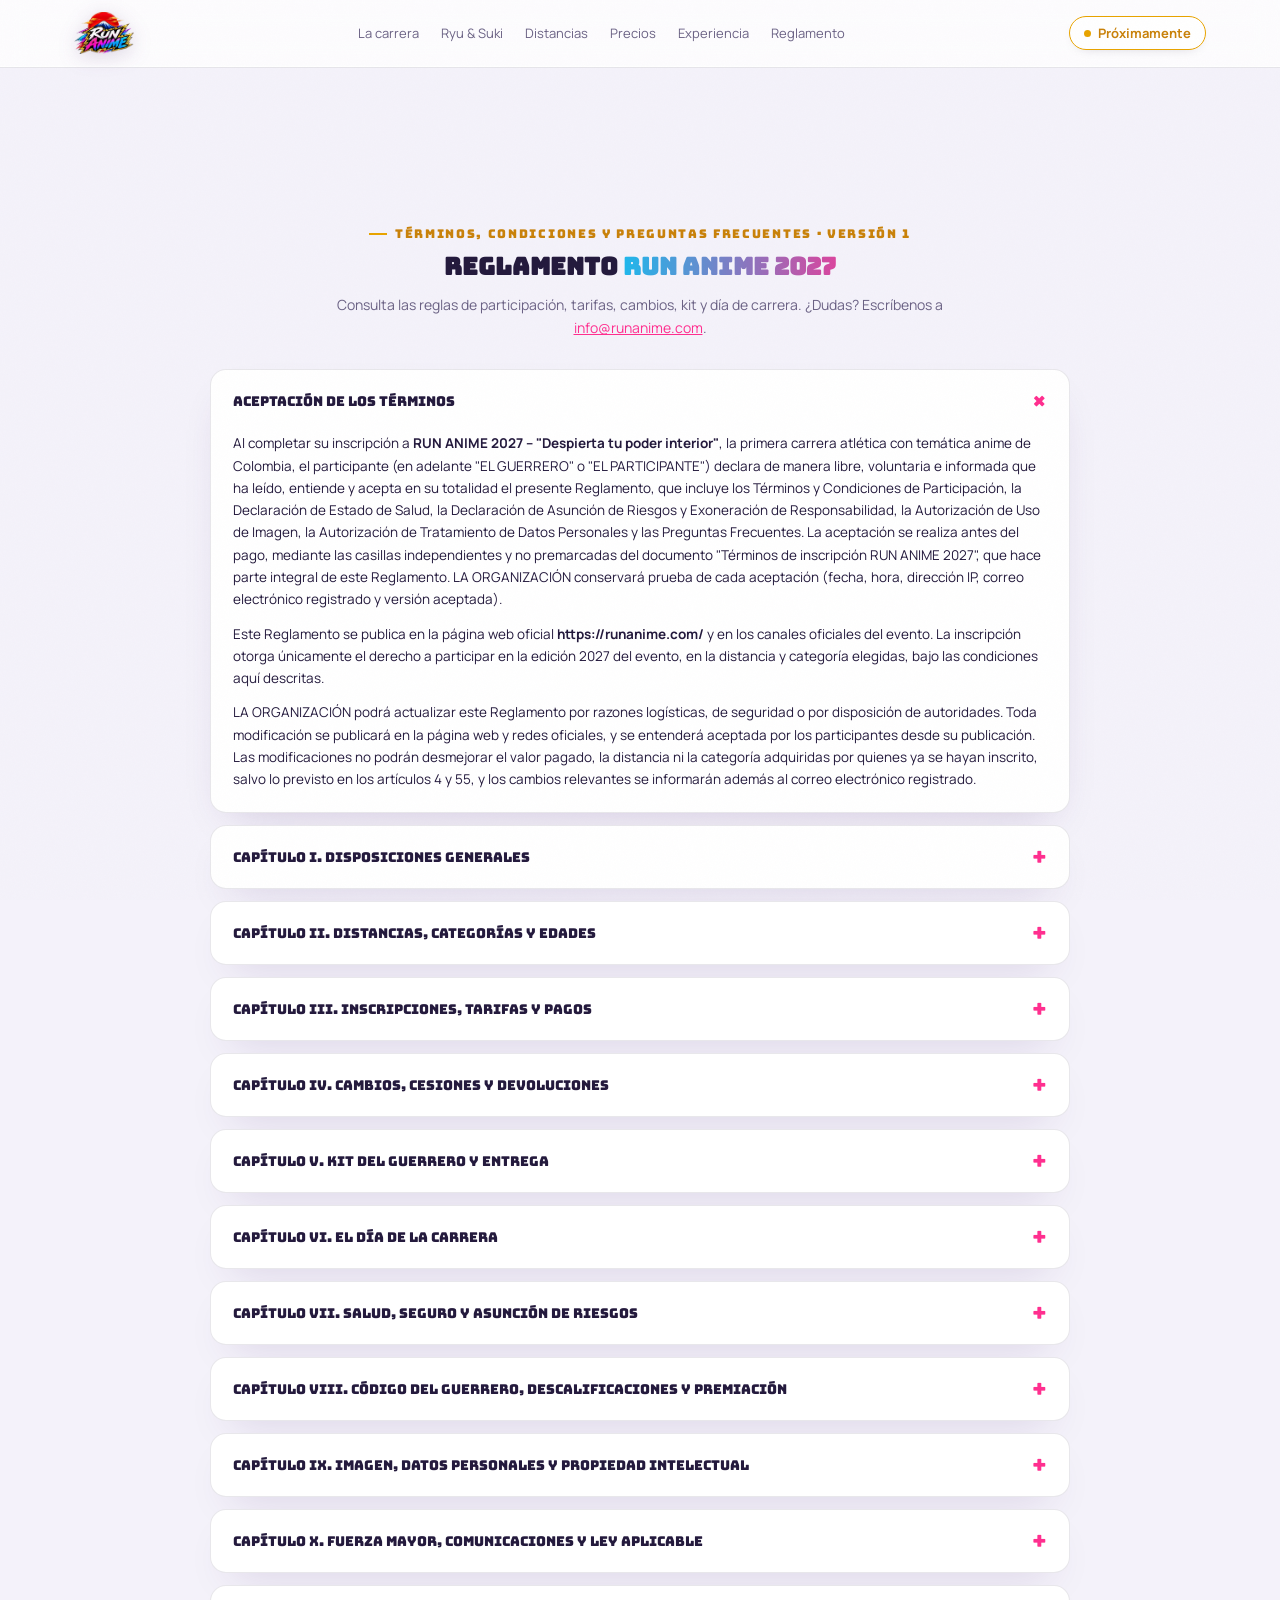
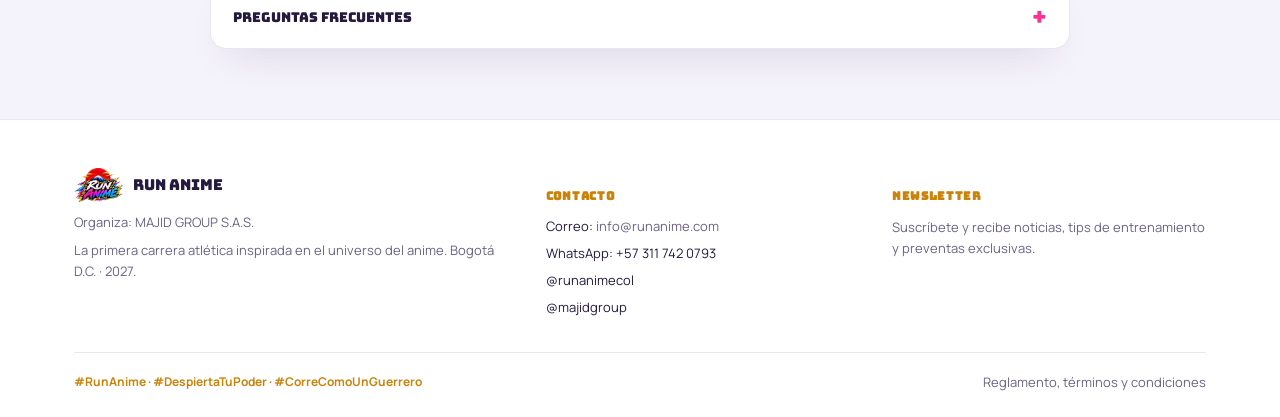
==== commit 040cb54a: "URLs limpias (sin index.html/.html), fuentes Bungee/Manrope con carga normal, canonical Co-Authored-" ====
--- a/reglamento.html
+++ b/reglamento.html
@@ -5,11 +5,11 @@
 <meta name="viewport" content="width=device-width, initial-scale=1.0">
 <title>Reglamento — Run Anime 2027</title>
 <meta name="description" content="Reglamento, términos, condiciones y preguntas frecuentes de Run Anime 2027. Run Anime: la primera carrera atlética en Bogotá inspirada en el universo del anime. 5K, 10K y 15K. Bogotá D.C. 2027.">
+<link rel="canonical" href="https://runanime.com/reglamento">
 <link rel="icon" type="image/png" href="assets/img/favicon.png">
 <link rel="preconnect" href="https://fonts.googleapis.com">
 <link rel="preconnect" href="https://fonts.gstatic.com" crossorigin>
-<link rel="stylesheet" href="https://fonts.googleapis.com/css2?family=Bungee&family=Manrope:wght@400;500;700;800&display=swap" media="print" onload="this.media=\'all\'">
-<noscript><link rel="stylesheet" href="https://fonts.googleapis.com/css2?family=Bungee&family=Manrope:wght@400;500;700;800&display=swap"></noscript>
+<link rel="stylesheet" href="https://fonts.googleapis.com/css2?family=Bungee&family=Manrope:wght@400;500;700;800&display=swap">
 <link rel="stylesheet" href="assets/css/style.css">
 </head>
 <body>
@@ -19,14 +19,14 @@
 
 <nav class="nav" id="nav">
   <div class="wrap">
-    <a href="index.html" class="nav-brand"><img src="assets/img/logo.webp" width="562" height="391" alt="Run Anime"></a>
+    <a href="./" class="nav-brand"><img src="assets/img/logo.webp" width="562" height="391" alt="Run Anime"></a>
     <div class="nav-links">
-      <a href="index.html#que-es">La carrera</a>
-      <a href="index.html#ryu-suki">Ryu &amp; Suki</a>
-      <a href="index.html#distancias">Distancias</a>
-      <a href="index.html#precios">Precios</a>
-      <a href="index.html#experiencia">Experiencia</a>
-      <a href="reglamento.html">Reglamento</a>
+      <a href="./#que-es">La carrera</a>
+      <a href="./#ryu-suki">Ryu &amp; Suki</a>
+      <a href="./#distancias">Distancias</a>
+      <a href="./#precios">Precios</a>
+      <a href="./#experiencia">Experiencia</a>
+      <a href="reglamento">Reglamento</a>
     </div>
     <span class="chip soon nav-soon"><i class="pulse-dot"></i>Próximamente</span>
     <button class="burger" id="burger" aria-label="Abrir menú" aria-expanded="false">
@@ -34,12 +34,12 @@
     </button>
   </div>
   <div class="mobile-menu" id="mobile-menu">
-    <a href="index.html#que-es">La carrera</a>
-    <a href="index.html#ryu-suki">Ryu &amp; Suki</a>
-    <a href="index.html#distancias">Distancias</a>
-    <a href="index.html#precios">Precios</a>
-    <a href="index.html#experiencia">Experiencia</a>
-    <a href="reglamento.html">Reglamento</a>
+    <a href="./#que-es">La carrera</a>
+    <a href="./#ryu-suki">Ryu &amp; Suki</a>
+    <a href="./#distancias">Distancias</a>
+    <a href="./#precios">Precios</a>
+    <a href="./#experiencia">Experiencia</a>
+    <a href="reglamento">Reglamento</a>
   </div>
 </nav>
 
@@ -386,7 +386,7 @@
     </div>
     <div class="foot-bottom">
       <span class="tags">#RunAnime · #DespiertaTuPoder · #CorreComoUnGuerrero</span>
-      <span><a href="reglamento.html">Reglamento, términos y condiciones</a></span>
+      <span><a href="reglamento">Reglamento, términos y condiciones</a></span>
     </div>
   </div>
 </footer>
